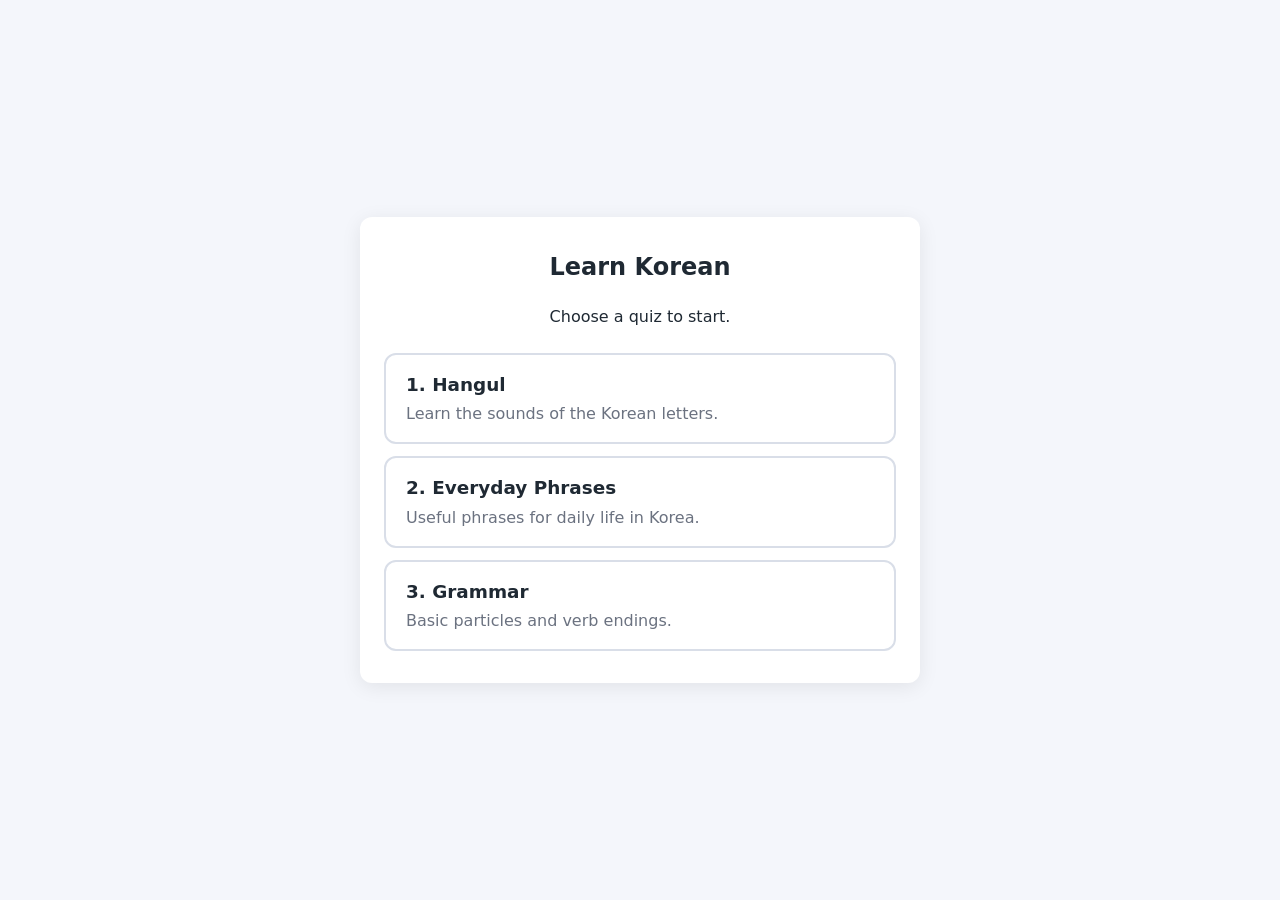
==== index.html @ cf22fa33 "Add start menu with Hangul, phrases and grammar quizzes Co-Authored-By: Claude Opus 5.5 <noreply@ant" ====
<!DOCTYPE html>
<html lang="en">
<head>
  <meta charset="UTF-8">
  <meta name="viewport" content="width=device-width, initial-scale=1.0">
  <title>Korean Quiz</title>
  <link rel="stylesheet" href="css/style.css">
  <script src="js/quiz.js" defer></script>
</head>
<body>
  <main class="container">
    <!-- Menu view: shown when the page loads, lets the user pick a quiz -->
    <section id="menu-view" class="view">
      <h1>Learn Korean</h1>
      <p>Choose a quiz to start.</p>
      <div id="menu" class="menu"></div>
      <p id="error-message" class="error hidden"></p>
    </section>

    <!-- Quiz view: shows one question at a time -->
    <section id="quiz-view" class="view hidden">
      <div class="quiz-header">
        <button id="quit-button" class="link-button">&larr; Menu</button>
        <p id="progress" class="progress"></p>
      </div>
      <p id="prompt" class="prompt"></p>
      <p id="korean" class="korean" lang="ko"></p>
      <p id="romanization" class="romanization"></p>
      <p id="translation" class="translation"></p>
      <div id="options" class="options"></div>
      <div id="feedback" class="feedback hidden">
        <p id="feedback-text" class="feedback-text"></p>
        <p id="feedback-note" class="feedback-note"></p>
      </div>
      <button id="next-button" class="button hidden">Next</button>
    </section>

    <!-- Result view: shown when all questions are answered -->
    <section id="result-view" class="view hidden">
      <h2 id="result-title"></h2>
      <p id="score" class="score"></p>
      <p id="result-message"></p>
      <div class="button-row">
        <button id="restart-button" class="button">Try again</button>
        <button id="menu-button" class="button secondary">Back to menu</button>
      </div>
    </section>
  </main>
</body>
</html>
---- css/style.css ----
/* Colors and shared values */
:root {
  --background: #f4f6fb;
  --card: #ffffff;
  --text: #1f2933;
  --muted: #6b7280;
  --primary: #3b5bdb;
  --primary-hover: #2f4ac0;
  --border: #d9dee8;
  --correct: #2f9e44;
  --correct-light: #e6f6ea;
  --wrong: #e03131;
  --wrong-light: #fdeaea;
  --radius: 12px;
}

* {
  box-sizing: border-box;
}

body {
  margin: 0;
  min-height: 100vh;
  display: flex;
  align-items: center;
  justify-content: center;
  padding: 16px;
  background: var(--background);
  color: var(--text);
  font-family: system-ui, -apple-system, "Segoe UI", Roboto, "Malgun Gothic", "Apple SD Gothic Neo", sans-serif;
  line-height: 1.5;
}

/* The white card that holds all views */
.container {
  width: 100%;
  max-width: 560px;
  padding: 32px 24px;
  background: var(--card);
  border-radius: var(--radius);
  box-shadow: 0 4px 20px rgba(0, 0, 0, 0.08);
  text-align: center;
}

h1,
h2 {
  margin-top: 0;
}

/* Used by JavaScript to show and hide elements */
.hidden {
  display: none !important;
}

/* Main buttons (Start, Next, Try again) */
.button {
  margin-top: 16px;
  padding: 12px 28px;
  border: none;
  border-radius: var(--radius);
  background: var(--primary);
  color: #ffffff;
  font-size: 1rem;
  font-weight: 600;
  cursor: pointer;
}

.button:hover:not(:disabled) {
  background: var(--primary-hover);
}

.button:disabled {
  opacity: 0.6;
  cursor: default;
}

/* Lighter button style, used for "Back to menu" */
.button.secondary {
  background: var(--card);
  color: var(--primary);
  border: 2px solid var(--primary);
}

.button.secondary:hover {
  background: var(--background);
}

.button-row {
  display: flex;
  flex-wrap: wrap;
  justify-content: center;
  gap: 12px;
}

.error {
  color: var(--wrong);
}

/* Menu view */
.menu {
  display: grid;
  gap: 12px;
  margin-top: 24px;
}

.menu-option {
  display: flex;
  flex-direction: column;
  gap: 4px;
  padding: 16px 20px;
  border: 2px solid var(--border);
  border-radius: var(--radius);
  background: var(--card);
  color: var(--text);
  font: inherit;
  text-align: left;
  cursor: pointer;
}

.menu-option:hover:not(:disabled) {
  border-color: var(--primary);
}

.menu-option:disabled {
  opacity: 0.6;
  cursor: default;
}

.menu-title {
  font-size: 1.15rem;
  font-weight: 700;
}

.menu-description {
  color: var(--muted);
}

/* Quiz view */
.quiz-header {
  display: flex;
  align-items: center;
  justify-content: space-between;
  gap: 12px;
}

.link-button {
  padding: 0;
  border: none;
  background: none;
  color: var(--primary);
  font: inherit;
  font-size: 0.9rem;
  cursor: pointer;
}

.link-button:hover {
  text-decoration: underline;
}

.progress {
  margin: 0;
  color: var(--muted);
  font-size: 0.9rem;
}

.prompt {
  margin-bottom: 8px;
  font-weight: 600;
}

.korean {
  margin: 0;
  font-size: 2.25rem;
  font-weight: 700;
}

.translation {
  margin-top: 4px;
  color: var(--muted);
}

/* Optional texts are hidden when a question does not use them */
.romanization:empty,
.translation:empty {
  display: none;
}

.romanization {
  margin-top: 4px;
  color: var(--muted);
  font-style: italic;
}

.options {
  display: grid;
  grid-template-columns: 1fr;
  gap: 10px;
  margin-top: 24px;
}

.option {
  padding: 12px 16px;
  border: 2px solid var(--border);
  border-radius: var(--radius);
  background: var(--card);
  color: var(--text);
  font-size: 1rem;
  cursor: pointer;
}

.option:hover:not(:disabled) {
  border-color: var(--primary);
}

.option:disabled {
  cursor: default;
}

.option.correct {
  border-color: var(--correct);
  background: var(--correct-light);
}

.option.wrong {
  border-color: var(--wrong);
  background: var(--wrong-light);
}

/* Feedback shown after answering */
.feedback {
  margin-top: 20px;
  padding: 12px 16px;
  border-radius: var(--radius);
  text-align: left;
}

.feedback.correct {
  background: var(--correct-light);
}

.feedback.wrong {
  background: var(--wrong-light);
}

.feedback-text {
  margin: 0;
  font-weight: 600;
}

.feedback.correct .feedback-text {
  color: var(--correct);
}

.feedback.wrong .feedback-text {
  color: var(--wrong);
}

.feedback-note {
  margin: 4px 0 0;
}

.feedback-note:empty {
  display: none;
}

/* Result view */
.score {
  margin: 8px 0;
  font-size: 2.5rem;
  font-weight: 700;
  color: var(--primary);
}

/* Two answer columns on wider screens */
@media (min-width: 520px) {
  .options {
    grid-template-columns: 1fr 1fr;
  }
}
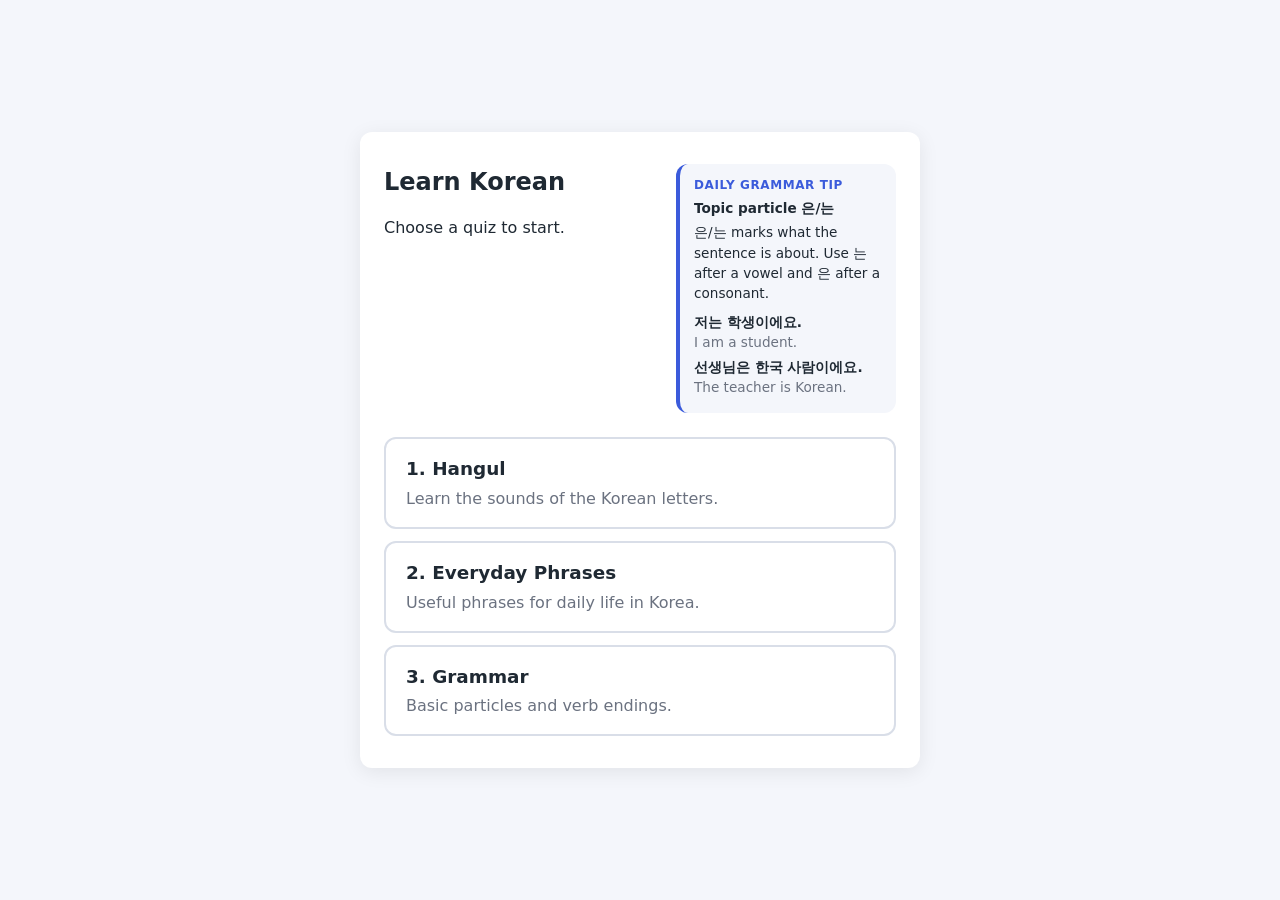
==== commit cd5d67b9: "Add daily grammar tip to the start menu Co-Authored-By: Claude Opus 5.5 <noreply@anthropic.com>" ====
--- a/index.html
+++ b/index.html
@@ -11,8 +11,19 @@
   <main class="container">
     <!-- Menu view: shown when the page loads, lets the user pick a quiz -->
     <section id="menu-view" class="view">
-      <h1>Learn Korean</h1>
-      <p>Choose a quiz to start.</p>
+      <div class="menu-header">
+        <div>
+          <h1>Learn Korean</h1>
+          <p>Choose a quiz to start.</p>
+        </div>
+        <!-- Daily grammar tip: filled in by JavaScript, stays hidden if the tips cannot be loaded -->
+        <aside id="daily-tip" class="daily-tip hidden">
+          <p class="tip-label">Daily grammar tip</p>
+          <p id="tip-title" class="tip-title"></p>
+          <p id="tip-text" class="tip-text"></p>
+          <div id="tip-examples" class="tip-examples"></div>
+        </aside>
+      </div>
       <div id="menu" class="menu"></div>
       <p id="error-message" class="error hidden"></p>
     </section>
--- a/css/style.css
+++ b/css/style.css
@@ -97,6 +97,73 @@
 }
 
 /* Menu view */
+.menu-header {
+  display: flex;
+  align-items: flex-start;
+  justify-content: space-between;
+  gap: 16px;
+  text-align: left;
+}
+
+.menu-header h1 {
+  margin-bottom: 8px;
+}
+
+/* Daily grammar tip in the top corner of the menu */
+.daily-tip {
+  flex: 0 0 220px;
+  padding: 12px 14px;
+  border-left: 4px solid var(--primary);
+  border-radius: var(--radius);
+  background: var(--background);
+  font-size: 0.85rem;
+  text-align: left;
+}
+
+.tip-label {
+  margin: 0;
+  color: var(--primary);
+  font-size: 0.75rem;
+  font-weight: 700;
+  text-transform: uppercase;
+  letter-spacing: 0.05em;
+}
+
+.tip-title {
+  margin: 4px 0 0;
+  font-weight: 700;
+}
+
+.tip-text {
+  margin: 4px 0 0;
+}
+
+.tip-examples {
+  margin-top: 8px;
+}
+
+.tip-korean {
+  margin: 0;
+  font-weight: 600;
+}
+
+.tip-english {
+  margin: 0 0 4px;
+  color: var(--muted);
+}
+
+/* On small screens the tip goes below the heading instead of in the corner */
+@media (max-width: 519px) {
+  .menu-header {
+    flex-direction: column;
+  }
+
+  .daily-tip {
+    flex-basis: auto;
+    width: 100%;
+  }
+}
+
 .menu {
   display: grid;
   gap: 12px;
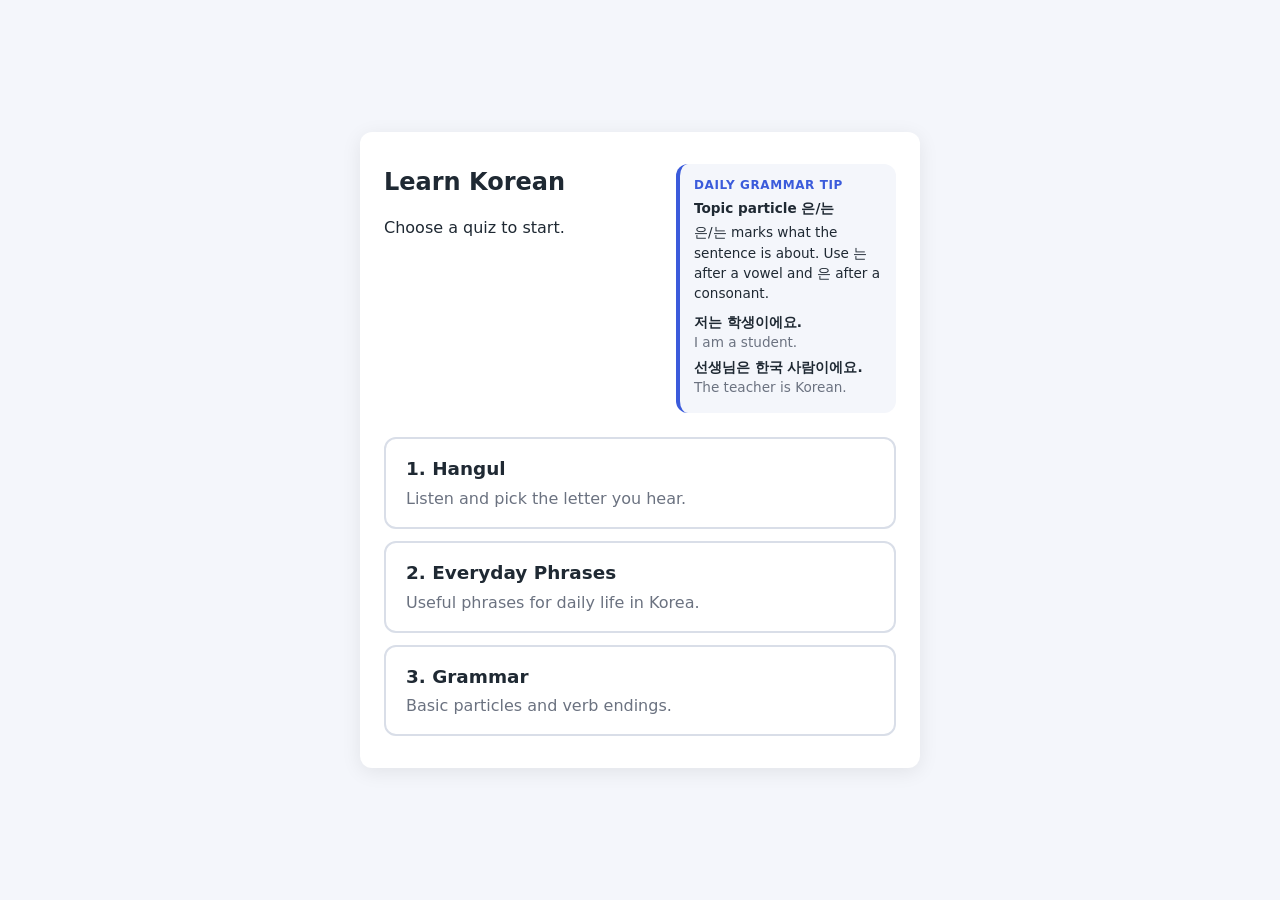
==== commit 972f04e6: "Turn Hangul quiz into a listening quiz with replay and slow buttons Co-Authored-By: Claude Opus 5.5 " ====
--- a/index.html
+++ b/index.html
@@ -36,6 +36,14 @@
       </div>
       <p id="prompt" class="prompt"></p>
       <p id="korean" class="korean" lang="ko"></p>
+      <!-- Audio controls: only shown for listening questions -->
+      <div id="audio-controls" class="audio-controls hidden">
+        <button id="play-button" class="audio-button" title="Play the sound again">🔊 Play again</button>
+        <button id="slow-button" class="audio-button" title="Play the sound slowly">🐢 Slower</button>
+      </div>
+      <p id="audio-warning" class="audio-warning hidden">
+        No Korean voice was found in this browser, so the sound may be wrong. Try Chrome or Edge.
+      </p>
       <p id="romanization" class="romanization"></p>
       <p id="translation" class="translation"></p>
       <div id="options" class="options"></div>
--- a/css/style.css
+++ b/css/style.css
@@ -247,9 +247,48 @@
 }
 
 /* Optional texts are hidden when a question does not use them */
+.korean:empty,
 .romanization:empty,
 .translation:empty {
   display: none;
+}
+
+/* Play and slow buttons for listening questions */
+.audio-controls {
+  display: flex;
+  justify-content: center;
+  gap: 12px;
+  margin-top: 16px;
+}
+
+.audio-button {
+  padding: 12px 20px;
+  border: 2px solid var(--primary);
+  border-radius: var(--radius);
+  background: var(--card);
+  color: var(--primary);
+  font: inherit;
+  font-weight: 600;
+  cursor: pointer;
+}
+
+.audio-button:hover {
+  background: var(--background);
+}
+
+.audio-warning {
+  color: var(--wrong);
+  font-size: 0.9rem;
+}
+
+/* Bigger answer buttons when the options are single Korean letters */
+.options.large-options {
+  grid-template-columns: 1fr 1fr;
+}
+
+.large-options .option {
+  font-size: 2rem;
+  font-weight: 700;
 }
 
 .romanization {
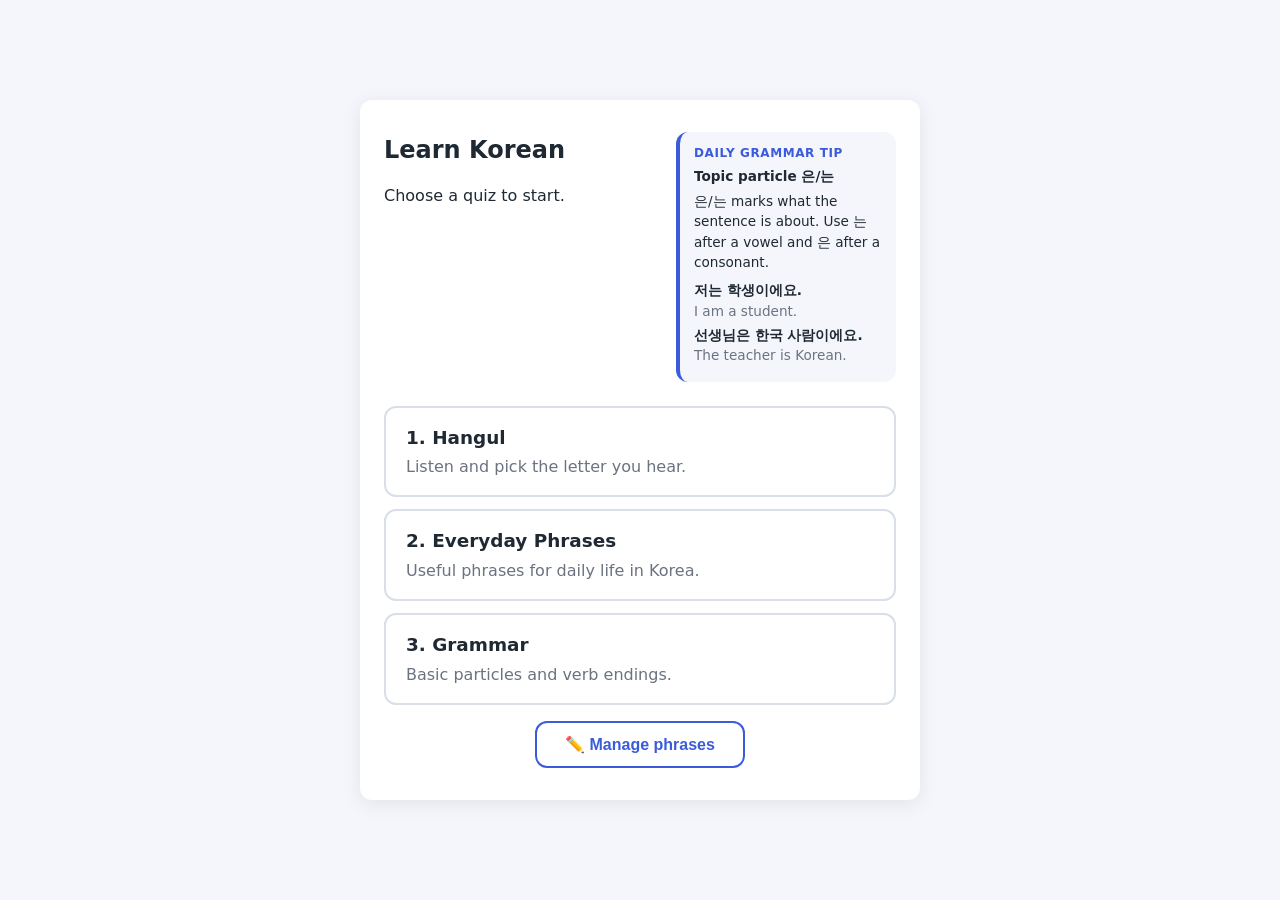
==== commit d3de9f0c: "Add Manage phrases page to create, edit and delete phrases Phrases are saved in localStorage, starti" ====
--- a/index.html
+++ b/index.html
@@ -5,7 +5,9 @@
   <meta name="viewport" content="width=device-width, initial-scale=1.0">
   <title>Korean Quiz</title>
   <link rel="stylesheet" href="css/style.css">
+  <script src="js/phrase-store.js" defer></script>
   <script src="js/quiz.js" defer></script>
+  <script src="js/manage.js" defer></script>
 </head>
 <body>
   <main class="container">
@@ -26,6 +28,48 @@
       </div>
       <div id="menu" class="menu"></div>
       <p id="error-message" class="error hidden"></p>
+      <button id="manage-button" class="button secondary">✏️ Manage phrases</button>
+    </section>
+
+    <!-- Manage view: add, edit and delete the phrases used in the Everyday Phrases quiz -->
+    <section id="manage-view" class="view hidden">
+      <div class="quiz-header">
+        <button id="manage-back-button" class="link-button">&larr; Menu</button>
+      </div>
+      <h2>Manage phrases</h2>
+      <p class="manage-intro">
+        Add, edit or delete the phrases in the Everyday Phrases quiz. Changes are saved in this browser.
+      </p>
+
+      <form id="phrase-form" class="phrase-form">
+        <h3 id="form-title">Add a phrase</h3>
+        <label>
+          Korean
+          <input id="input-korean" type="text" lang="ko" required placeholder="물 주세요">
+        </label>
+        <label>
+          Romanization
+          <input id="input-romanization" type="text" placeholder="mul juseyo">
+        </label>
+        <label>
+          Meaning in English
+          <input id="input-meaning" type="text" required placeholder="Water, please">
+        </label>
+        <label>
+          Explanation (optional, shown after answering)
+          <textarea id="input-note" rows="2"></textarea>
+        </label>
+        <p class="form-help">The wrong answers in the quiz are picked from the other phrases.</p>
+        <div class="button-row">
+          <button id="save-button" type="submit" class="button">Add phrase</button>
+          <button id="cancel-edit-button" type="button" class="button secondary hidden">Cancel</button>
+        </div>
+      </form>
+
+      <p id="manage-message" class="manage-message hidden"></p>
+      <h3 id="phrase-count"></h3>
+      <ul id="phrase-list" class="phrase-list"></ul>
+      <button id="reset-button" class="link-button">Reset to the original phrases</button>
     </section>
 
     <!-- Quiz view: shows one question at a time -->
@@ -46,6 +90,9 @@
       </p>
       <p id="romanization" class="romanization"></p>
       <p id="translation" class="translation"></p>
+      <!-- Hint: only shown for questions that have one -->
+      <button id="hint-button" class="link-button hint-button hidden">💡 Show hint</button>
+      <p id="hint-text" class="hint-text hidden"></p>
       <div id="options" class="options"></div>
       <div id="feedback" class="feedback hidden">
         <p id="feedback-text" class="feedback-text"></p>
--- a/css/style.css
+++ b/css/style.css
@@ -253,6 +253,20 @@
   display: none;
 }
 
+/* Hint button and the hint text shown after clicking it */
+.hint-button {
+  margin-top: 12px;
+}
+
+.hint-text {
+  margin: 12px 0 0;
+  padding: 10px 14px;
+  border-left: 4px solid var(--primary);
+  border-radius: var(--radius);
+  background: var(--background);
+  text-align: left;
+}
+
 /* Play and slow buttons for listening questions */
 .audio-controls {
   display: flex;
@@ -377,6 +391,141 @@
   color: var(--primary);
 }
 
+/* Manage phrases view */
+.manage-intro {
+  color: var(--muted);
+}
+
+.phrase-form {
+  display: grid;
+  gap: 12px;
+  margin-top: 16px;
+  padding: 16px;
+  border: 2px solid var(--border);
+  border-radius: var(--radius);
+  text-align: left;
+}
+
+.phrase-form h3 {
+  margin: 0;
+}
+
+.phrase-form label {
+  display: grid;
+  gap: 4px;
+  font-weight: 600;
+}
+
+.phrase-form input,
+.phrase-form textarea {
+  padding: 10px 12px;
+  border: 2px solid var(--border);
+  border-radius: 8px;
+  font: inherit;
+  font-weight: 400;
+}
+
+.phrase-form input:focus,
+.phrase-form textarea:focus {
+  border-color: var(--primary);
+  outline: none;
+}
+
+.form-help {
+  margin: 0;
+  color: var(--muted);
+  font-size: 0.85rem;
+}
+
+.phrase-form .button {
+  margin-top: 0;
+}
+
+.manage-message {
+  margin: 16px 0 0;
+  padding: 10px 14px;
+  border-radius: var(--radius);
+  background: var(--correct-light);
+  color: var(--correct);
+  font-weight: 600;
+}
+
+.manage-message.error {
+  background: var(--wrong-light);
+  color: var(--wrong);
+}
+
+.phrase-list {
+  margin: 0;
+  padding: 0;
+  list-style: none;
+  text-align: left;
+}
+
+.phrase-item {
+  display: flex;
+  align-items: center;
+  justify-content: space-between;
+  gap: 12px;
+  padding: 12px 0;
+  border-bottom: 1px solid var(--border);
+}
+
+.phrase-info {
+  display: flex;
+  flex-direction: column;
+}
+
+.phrase-korean {
+  font-size: 1.1rem;
+  font-weight: 700;
+}
+
+.phrase-romanization {
+  color: var(--muted);
+  font-style: italic;
+  font-size: 0.9rem;
+}
+
+.phrase-romanization:empty {
+  display: none;
+}
+
+.phrase-empty {
+  padding: 12px 0;
+  color: var(--muted);
+}
+
+.phrase-actions {
+  display: flex;
+  flex-shrink: 0;
+  gap: 8px;
+}
+
+.small-button {
+  padding: 6px 12px;
+  border: 2px solid var(--primary);
+  border-radius: 8px;
+  background: var(--card);
+  color: var(--primary);
+  font: inherit;
+  font-size: 0.9rem;
+  cursor: pointer;
+}
+
+.small-button:hover {
+  background: var(--background);
+}
+
+.small-button.danger {
+  border-color: var(--wrong);
+  color: var(--wrong);
+}
+
+#reset-button {
+  margin-top: 16px;
+}
+
 /* Two answer columns on wider screens */
 @media (min-width: 520px) {
   .options {
